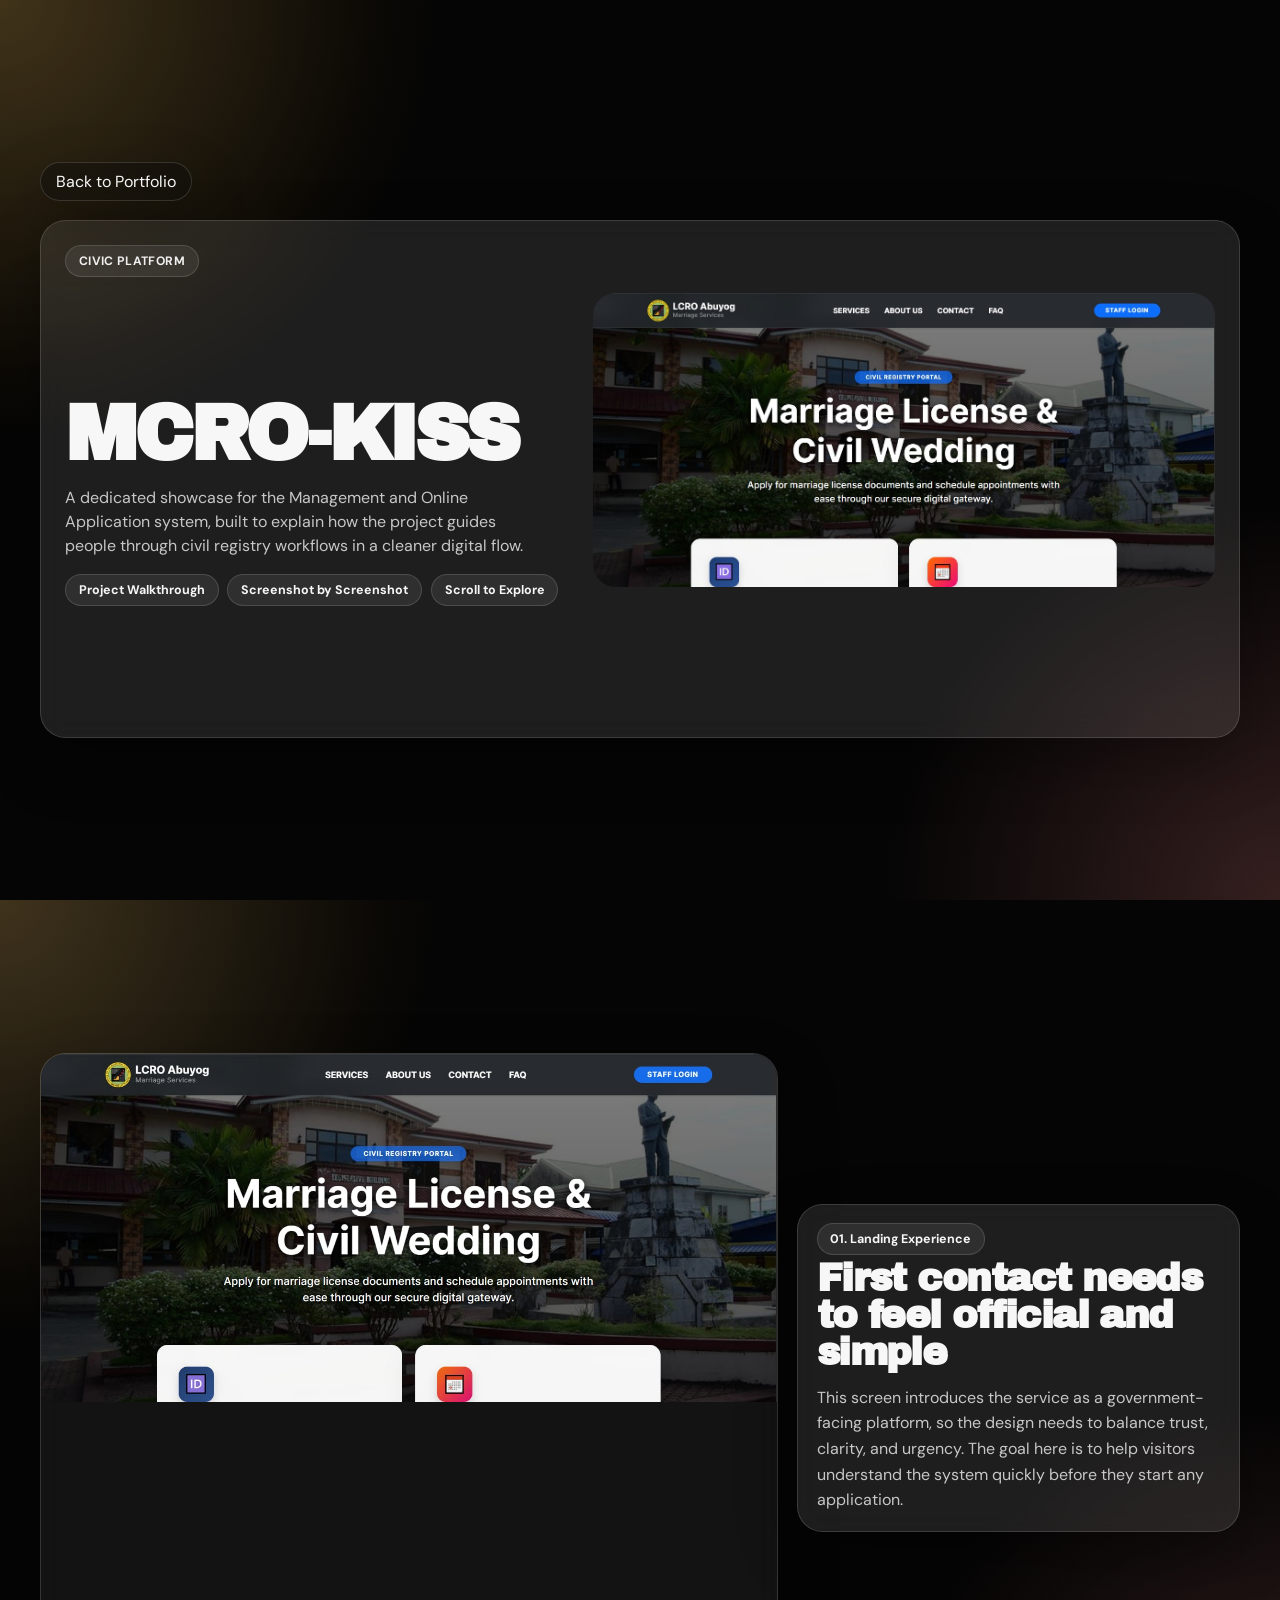
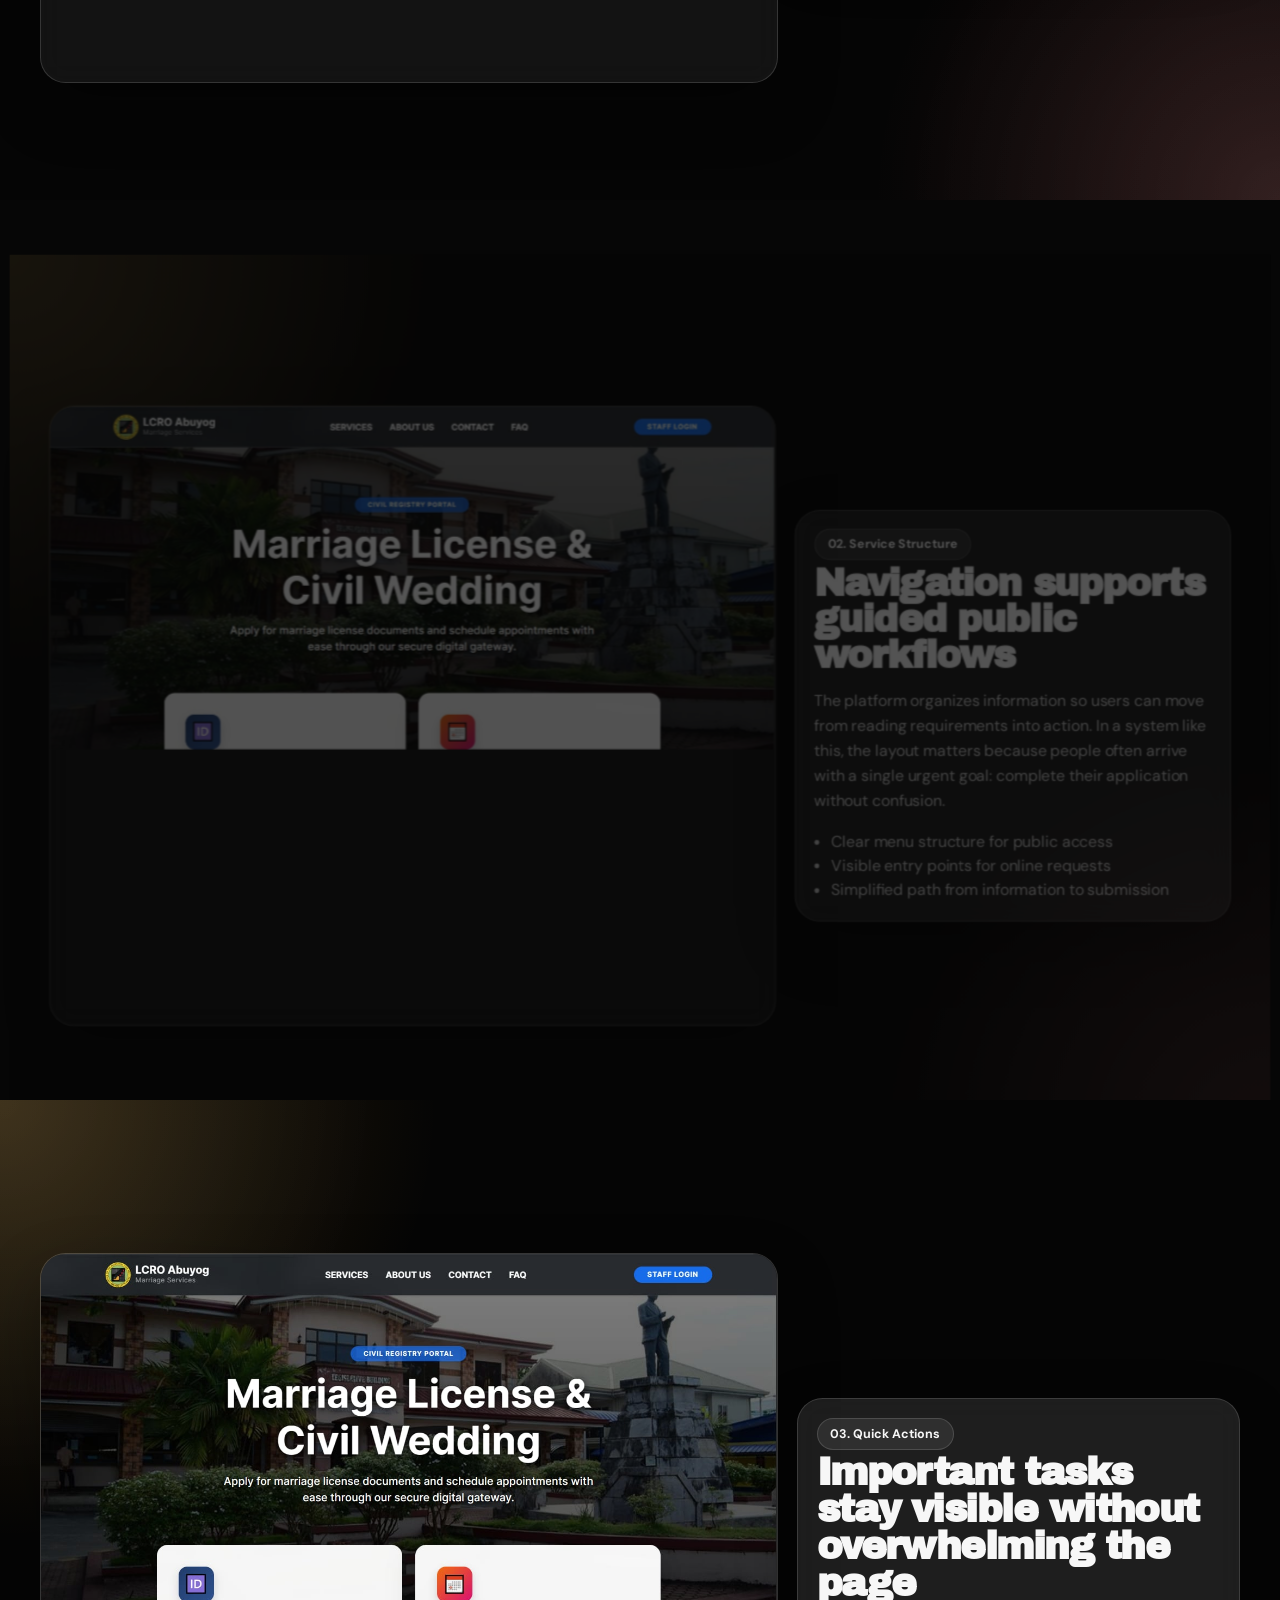
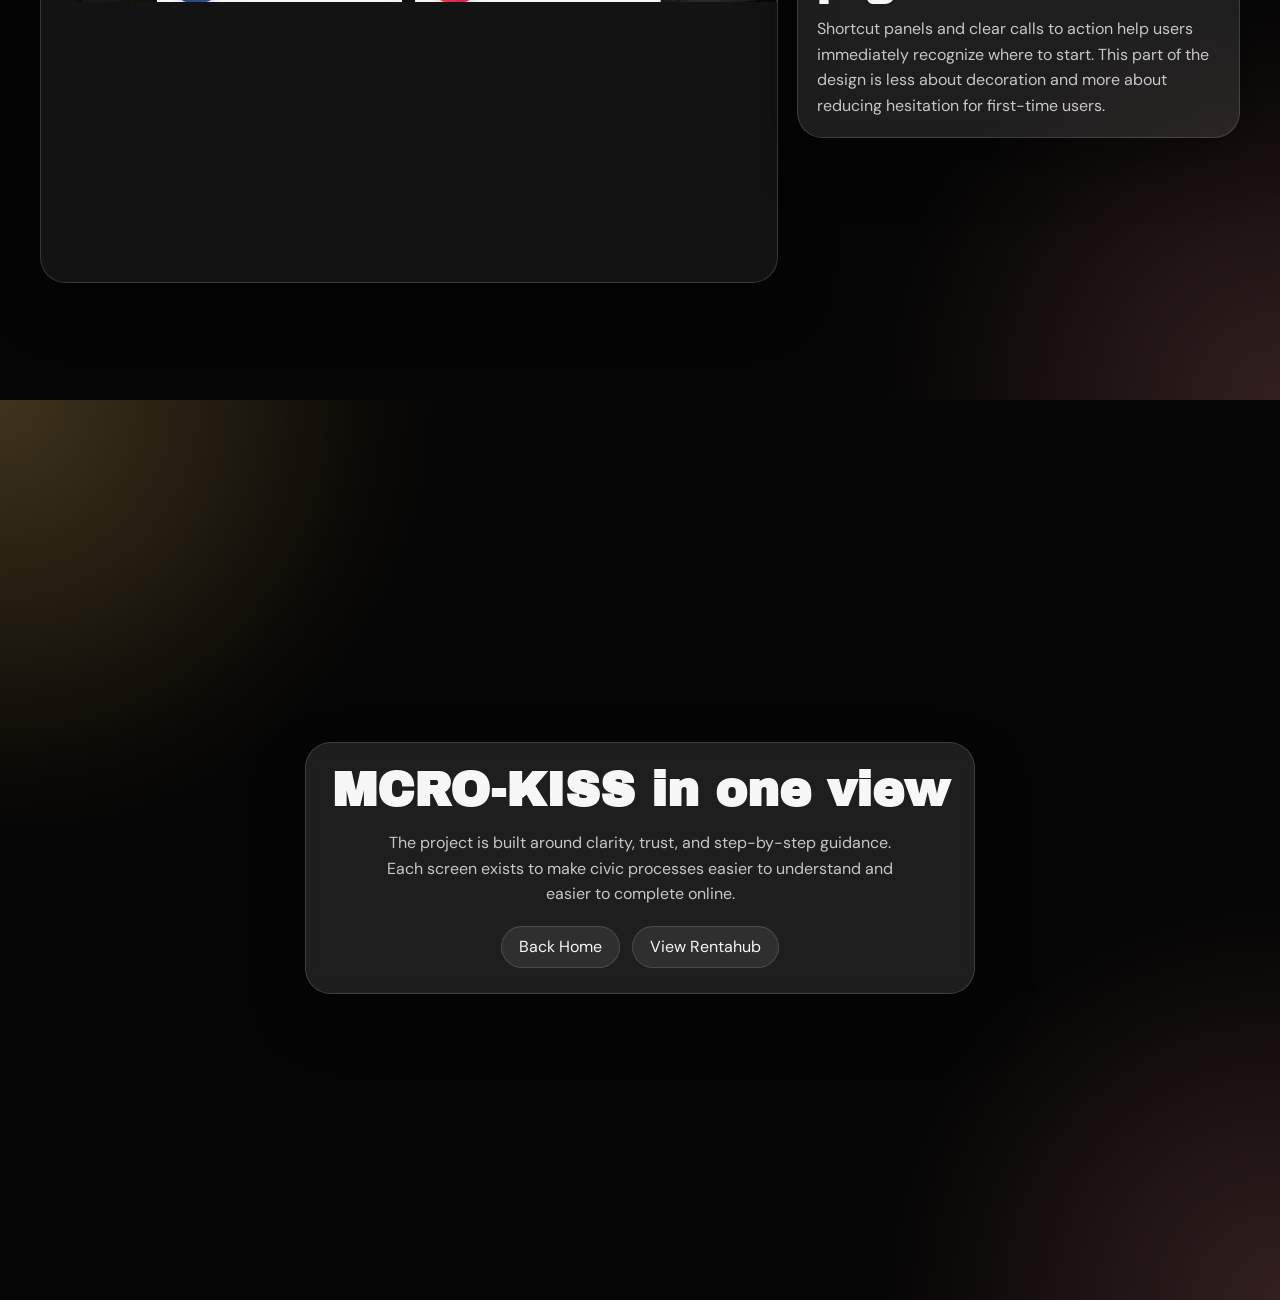
==== mcro-kiss.html @ 80c20949 "Project Details Pages" ====
<!DOCTYPE html>
<html lang="en">

<head>
    <meta charset="UTF-8">
    <meta name="viewport" content="width=device-width, initial-scale=1.0">
    <title>MCRO-KISS Project</title>
    <link rel="preconnect" href="https://fonts.googleapis.com">
    <link rel="preconnect" href="https://fonts.gstatic.com" crossorigin>
    <link href="https://fonts.googleapis.com/css2?family=Archivo+Black&family=DM+Sans:wght@400;500;700&display=swap"
        rel="stylesheet">
    <link rel="stylesheet" href="project-showcase.css">
</head>

<body class="theme-kiss">
    <main class="project-page">
        <section class="project-section project-section--hero">
            <div class="project-section__inner">
                <a class="back-link" href="index.html">Back to Portfolio</a>
                <article class="hero-card">
                    <span class="eyebrow">Civic Platform</span>
                    <div class="hero-grid">
                        <div class="hero-copy">
                            <h1>MCRO-KISS</h1>
                            <p>A dedicated showcase for the Management and Online Application system, built to explain
                                how the project guides people through civil registry workflows in a cleaner digital
                                flow.</p>
                            <div class="hero-meta">
                                <span>Project Walkthrough</span>
                                <span>Screenshot by Screenshot</span>
                                <span>Scroll to Explore</span>
                            </div>
                        </div>
                        <div class="hero-visual">
                            <img src="assets/kiss.jfif" alt="MCRO-KISS landing screen">
                        </div>
                    </div>
                </article>
            </div>
        </section>

        <section class="project-section">
            <div class="project-section__inner">
                <article class="shot-card shot-focus-top">
                    <img src="assets/kiss.jfif" alt="MCRO-KISS homepage hero area">
                </article>
                <article class="copy-card">
                    <span class="section-index">01. Landing Experience</span>
                    <h2>First contact needs to feel official and simple</h2>
                    <p>This screen introduces the service as a government-facing platform, so the design needs to
                        balance trust, clarity, and urgency. The goal here is to help visitors understand the system
                        quickly before they start any application.</p>
                </article>
            </div>
        </section>

        <section class="project-section">
            <div class="project-section__inner">
                <article class="shot-card shot-focus-center">
                    <img src="assets/kiss.jfif" alt="MCRO-KISS navigation and service layout">
                </article>
                <article class="copy-card">
                    <span class="section-index">02. Service Structure</span>
                    <h2>Navigation supports guided public workflows</h2>
                    <p>The platform organizes information so users can move from reading requirements into action. In a
                        system like this, the layout matters because people often arrive with a single urgent goal:
                        complete their application without confusion.</p>
                    <ul>
                        <li>Clear menu structure for public access</li>
                        <li>Visible entry points for online requests</li>
                        <li>Simplified path from information to submission</li>
                    </ul>
                </article>
            </div>
        </section>

        <section class="project-section">
            <div class="project-section__inner">
                <article class="shot-card shot-focus-right">
                    <img src="assets/kiss.jfif" alt="MCRO-KISS action shortcuts and panels">
                </article>
                <article class="copy-card">
                    <span class="section-index">03. Quick Actions</span>
                    <h2>Important tasks stay visible without overwhelming the page</h2>
                    <p>Shortcut panels and clear calls to action help users immediately recognize where to start. This
                        part of the design is less about decoration and more about reducing hesitation for first-time
                        users.</p>
                </article>
            </div>
        </section>

        <section class="project-section project-section--close">
            <div class="project-section__inner">
                <article class="hero-card close-card">
                    <h2>MCRO-KISS in one view</h2>
                    <p>The project is built around clarity, trust, and step-by-step guidance. Each screen exists to
                        make civic processes easier to understand and easier to complete online.</p>
                    <div class="close-actions">
                        <a href="index.html">Back Home</a>
                        <a href="rentahub.html">View Rentahub</a>
                    </div>
                </article>
            </div>
        </section>
    </main>
</body>
<script src="project-showcase.js"></script>

</html>
---- project-showcase.css ----
:root {
    --bg: #060606;
    --surface: rgba(255, 255, 255, 0.1);
    --surface-strong: rgba(255, 255, 255, 0.16);
    --line: rgba(255, 255, 255, 0.14);
    --text: #f7f7f7;
    --muted: rgba(247, 247, 247, 0.78);
    --shadow: 0 24px 60px rgba(0, 0, 0, 0.32);
    --radius: 1.6rem;
}

*,
*::before,
*::after {
    box-sizing: border-box;
}

html,
body {
    height: 100%;
}

html {
    scroll-behavior: smooth;
}

body {
    margin: 0;
    min-height: 100%;
    background: var(--bg);
    color: var(--text);
    font-family: "DM Sans", sans-serif;
    overflow-x: hidden;
}

img {
    display: block;
    max-width: 100%;
}

a {
    color: inherit;
    text-decoration: none;
}

.project-page {
    min-height: 100vh;
    scroll-snap-type: y mandatory;
}

.project-section {
    min-height: 100vh;
    min-height: 100svh;
    scroll-snap-align: start;
    display: grid;
    align-items: center;
    padding: 1.2rem;
    position: relative;
    opacity: 0.32;
    transform: translateY(48px) scale(0.985);
    filter: saturate(0.88);
    transition:
        opacity 0.6s ease,
        transform 0.6s ease,
        filter 0.6s ease;
}

.project-section::before {
    content: "";
    position: absolute;
    inset: 0;
    background:
        radial-gradient(circle at top left, rgba(255, 255, 255, 0.08), transparent 24%),
        radial-gradient(circle at bottom right, rgba(255, 255, 255, 0.06), transparent 24%);
    pointer-events: none;
}

.project-section.is-visible {
    opacity: 1;
    transform: translateY(0) scale(1);
    filter: saturate(1);
}

.project-section.is-visible::before {
    opacity: 1;
}

.project-section__inner {
    transition: transform 0.6s ease, opacity 0.6s ease;
}

.project-section:not(.is-visible) .project-section__inner {
    transform: translateY(18px);
}

.project-section__inner {
    width: min(100%, 1200px);
    margin: 0 auto;
    display: grid;
    grid-template-columns: minmax(0, 1.25fr) minmax(320px, 0.75fr);
    gap: 1.2rem;
    align-items: center;
    position: relative;
    z-index: 1;
}

.project-section--hero .project-section__inner {
    grid-template-columns: 1fr;
}

.back-link {
    position: sticky;
    top: 1rem;
    z-index: 5;
    justify-self: start;
    display: inline-flex;
    align-items: center;
    gap: 0.55rem;
    min-height: 2.4rem;
    padding: 0.5rem 0.95rem;
    border: 1px solid var(--line);
    border-radius: 999px;
    background: rgba(12, 12, 12, 0.42);
    backdrop-filter: blur(14px);
    box-shadow: var(--shadow);
}

.hero-card,
.shot-card,
.copy-card {
    border: 1px solid var(--line);
    border-radius: var(--radius);
    background: var(--surface);
    backdrop-filter: blur(14px);
    box-shadow: var(--shadow);
    transition:
        transform 0.6s ease,
        opacity 0.6s ease,
        box-shadow 0.6s ease;
}

.hero-card {
    padding: 1.5rem;
}

.eyebrow {
    display: inline-flex;
    align-items: center;
    min-height: 2rem;
    padding: 0.35rem 0.8rem;
    border: 1px solid var(--line);
    border-radius: 999px;
    background: rgba(255, 255, 255, 0.08);
    font-size: 0.76rem;
    font-weight: 700;
    letter-spacing: 0.03em;
    text-transform: uppercase;
}

.hero-grid {
    margin-top: 1rem;
    display: grid;
    grid-template-columns: minmax(0, 0.9fr) minmax(0, 1.1fr);
    gap: 1.2rem;
    align-items: center;
}

.hero-copy h1 {
    margin: 0;
    font-family: "Archivo Black", sans-serif;
    font-size: clamp(2.6rem, 6vw, 5.4rem);
    line-height: 0.92;
    letter-spacing: -0.05em;
}

.hero-copy p {
    margin: 1rem 0 0;
    max-width: 42ch;
    color: var(--muted);
    font-size: 1rem;
    line-height: 1.5;
}

.hero-meta {
    margin-top: 1rem;
    display: flex;
    flex-wrap: wrap;
    gap: 0.55rem;
}

.hero-meta span,
.section-index {
    display: inline-flex;
    align-items: center;
    min-height: 2rem;
    padding: 0.35rem 0.8rem;
    border-radius: 999px;
    border: 1px solid var(--line);
    background: rgba(255, 255, 255, 0.08);
    font-size: 0.78rem;
    font-weight: 700;
}

.hero-visual,
.shot-card {
    overflow: hidden;
}

.hero-visual img,
.shot-card img {
    width: 100%;
    height: 100%;
    object-fit: cover;
}

.hero-visual {
    min-height: 420px;
}

.hero-visual img {
    border-radius: calc(var(--radius) - 0.2rem);
}

.shot-card {
    min-height: 70vh;
    min-height: 70svh;
    background: rgba(255, 255, 255, 0.06);
}

.shot-card img {
    height: 100%;
}

.copy-card {
    padding: 1.15rem;
}

.copy-card h2 {
    margin: 0.3rem 0 0;
    font-family: "Archivo Black", sans-serif;
    font-size: clamp(1.7rem, 3vw, 2.4rem);
    line-height: 0.96;
    letter-spacing: -0.04em;
}

.copy-card p {
    margin: 0.9rem 0 0;
    color: var(--muted);
    line-height: 1.6;
}

.copy-card ul {
    margin: 1rem 0 0;
    padding-left: 1.1rem;
    color: var(--muted);
    line-height: 1.55;
}

.project-section--close .project-section__inner {
    grid-template-columns: 1fr;
}

.close-card {
    max-width: 820px;
    margin: 0 auto;
    padding: 1.6rem;
    text-align: center;
}

.close-card h2 {
    margin: 0;
    font-family: "Archivo Black", sans-serif;
    font-size: clamp(2rem, 4vw, 3rem);
    line-height: 0.95;
}

.close-card p {
    margin: 1rem auto 0;
    max-width: 46ch;
    color: var(--muted);
    line-height: 1.6;
}

.close-actions {
    margin-top: 1.2rem;
    display: flex;
    justify-content: center;
    gap: 0.8rem;
    flex-wrap: wrap;
}

.close-actions a {
    display: inline-flex;
    align-items: center;
    justify-content: center;
    min-height: 2.6rem;
    padding: 0.55rem 1.05rem;
    border-radius: 999px;
    border: 1px solid var(--line);
    background: rgba(255, 255, 255, 0.08);
}

.theme-kiss .project-section {
    background:
        radial-gradient(circle at top left, rgba(244, 164, 12, 0.18), transparent 28%),
        radial-gradient(circle at bottom right, rgba(255, 90, 90, 0.14), transparent 26%),
        #050505;
}

.theme-rent .project-section {
    background:
        radial-gradient(circle at top left, rgba(77, 126, 214, 0.2), transparent 28%),
        radial-gradient(circle at bottom right, rgba(138, 92, 240, 0.16), transparent 26%),
        #050505;
}

.shot-focus-top img {
    object-position: top center;
}

.shot-focus-center img {
    object-position: center center;
}

.shot-focus-right img {
    object-position: center right;
}

@media (prefers-reduced-motion: reduce) {
    .project-section,
    .project-section__inner,
    .hero-card,
    .shot-card,
    .copy-card {
        transition: none;
        transform: none;
        opacity: 1;
        filter: none;
    }
}

@media (max-width: 900px) {
    .project-section__inner,
    .hero-grid {
        grid-template-columns: 1fr;
    }

    .project-section {
        padding: 0.9rem;
    }

    .shot-card {
        min-height: 48vh;
        min-height: 48svh;
    }

    .hero-visual {
        min-height: 300px;
    }

    .project-section {
        transform: translateY(28px) scale(0.992);
    }
}
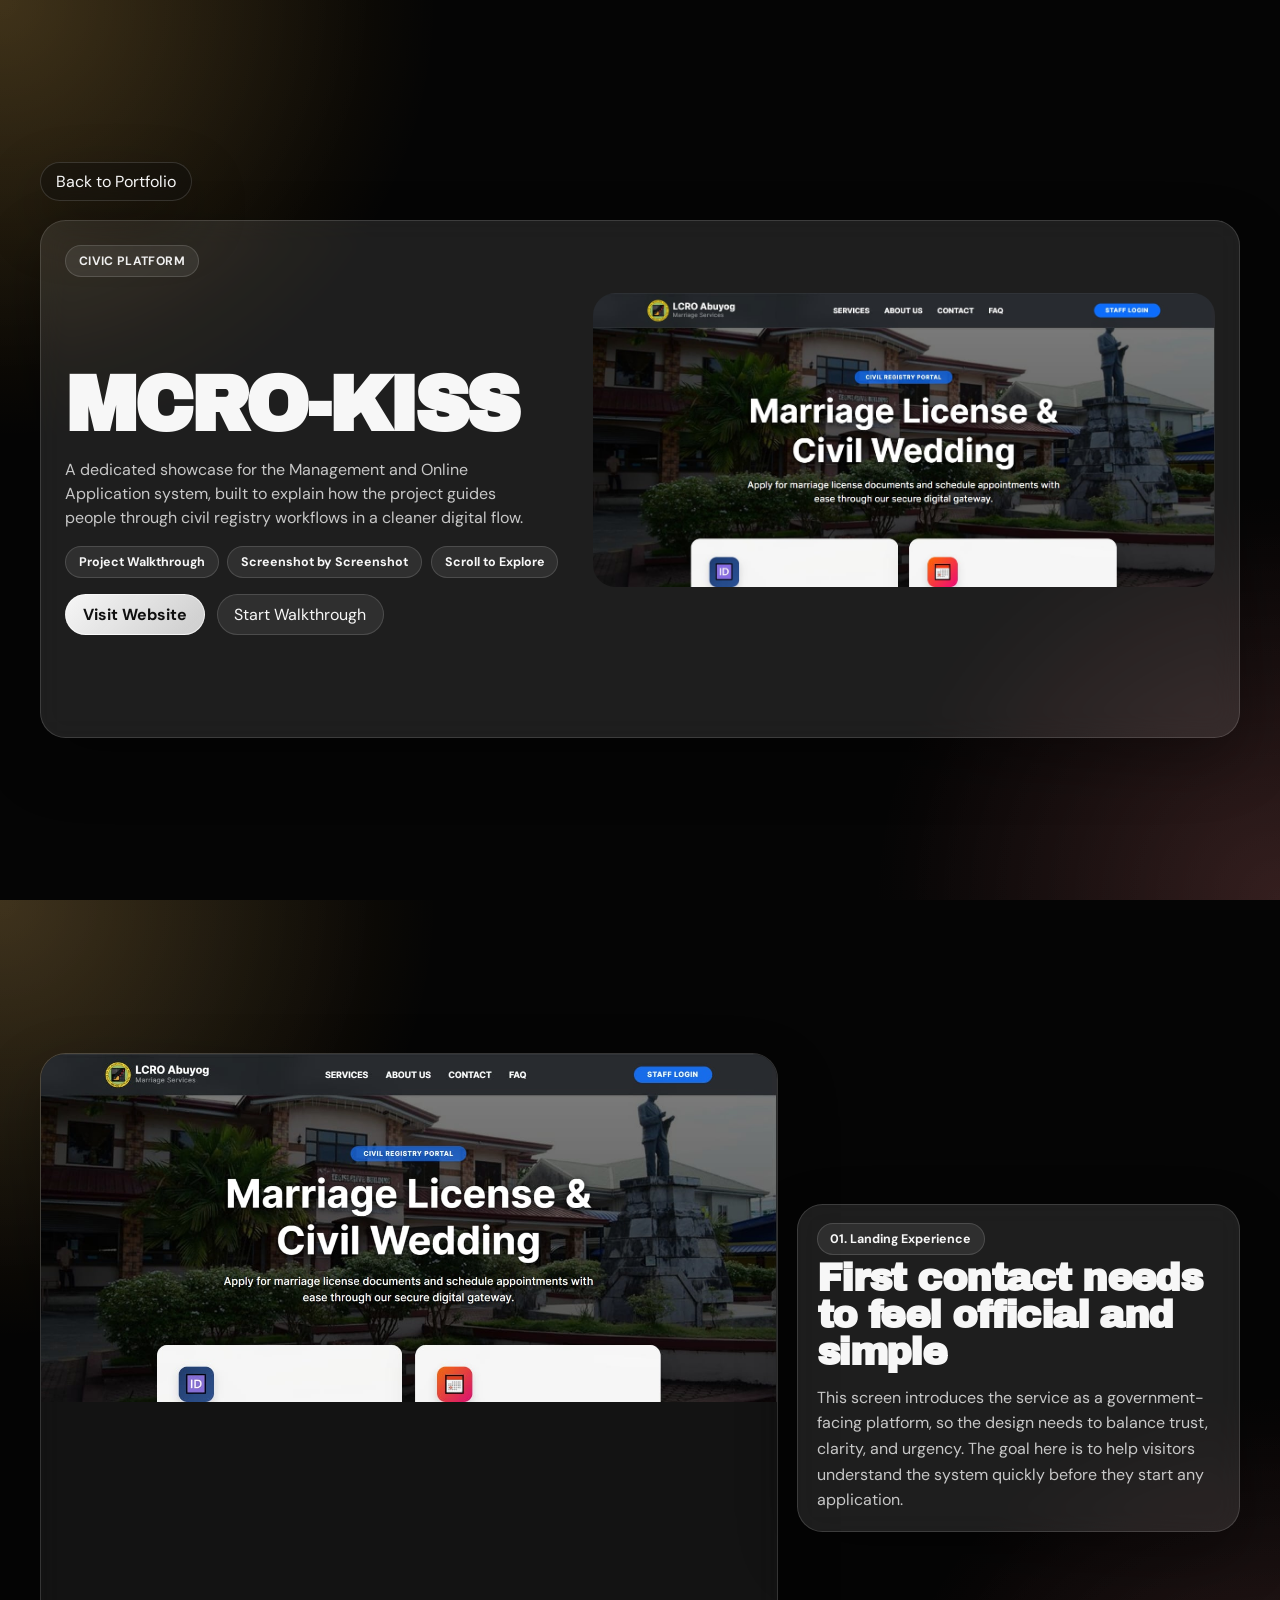
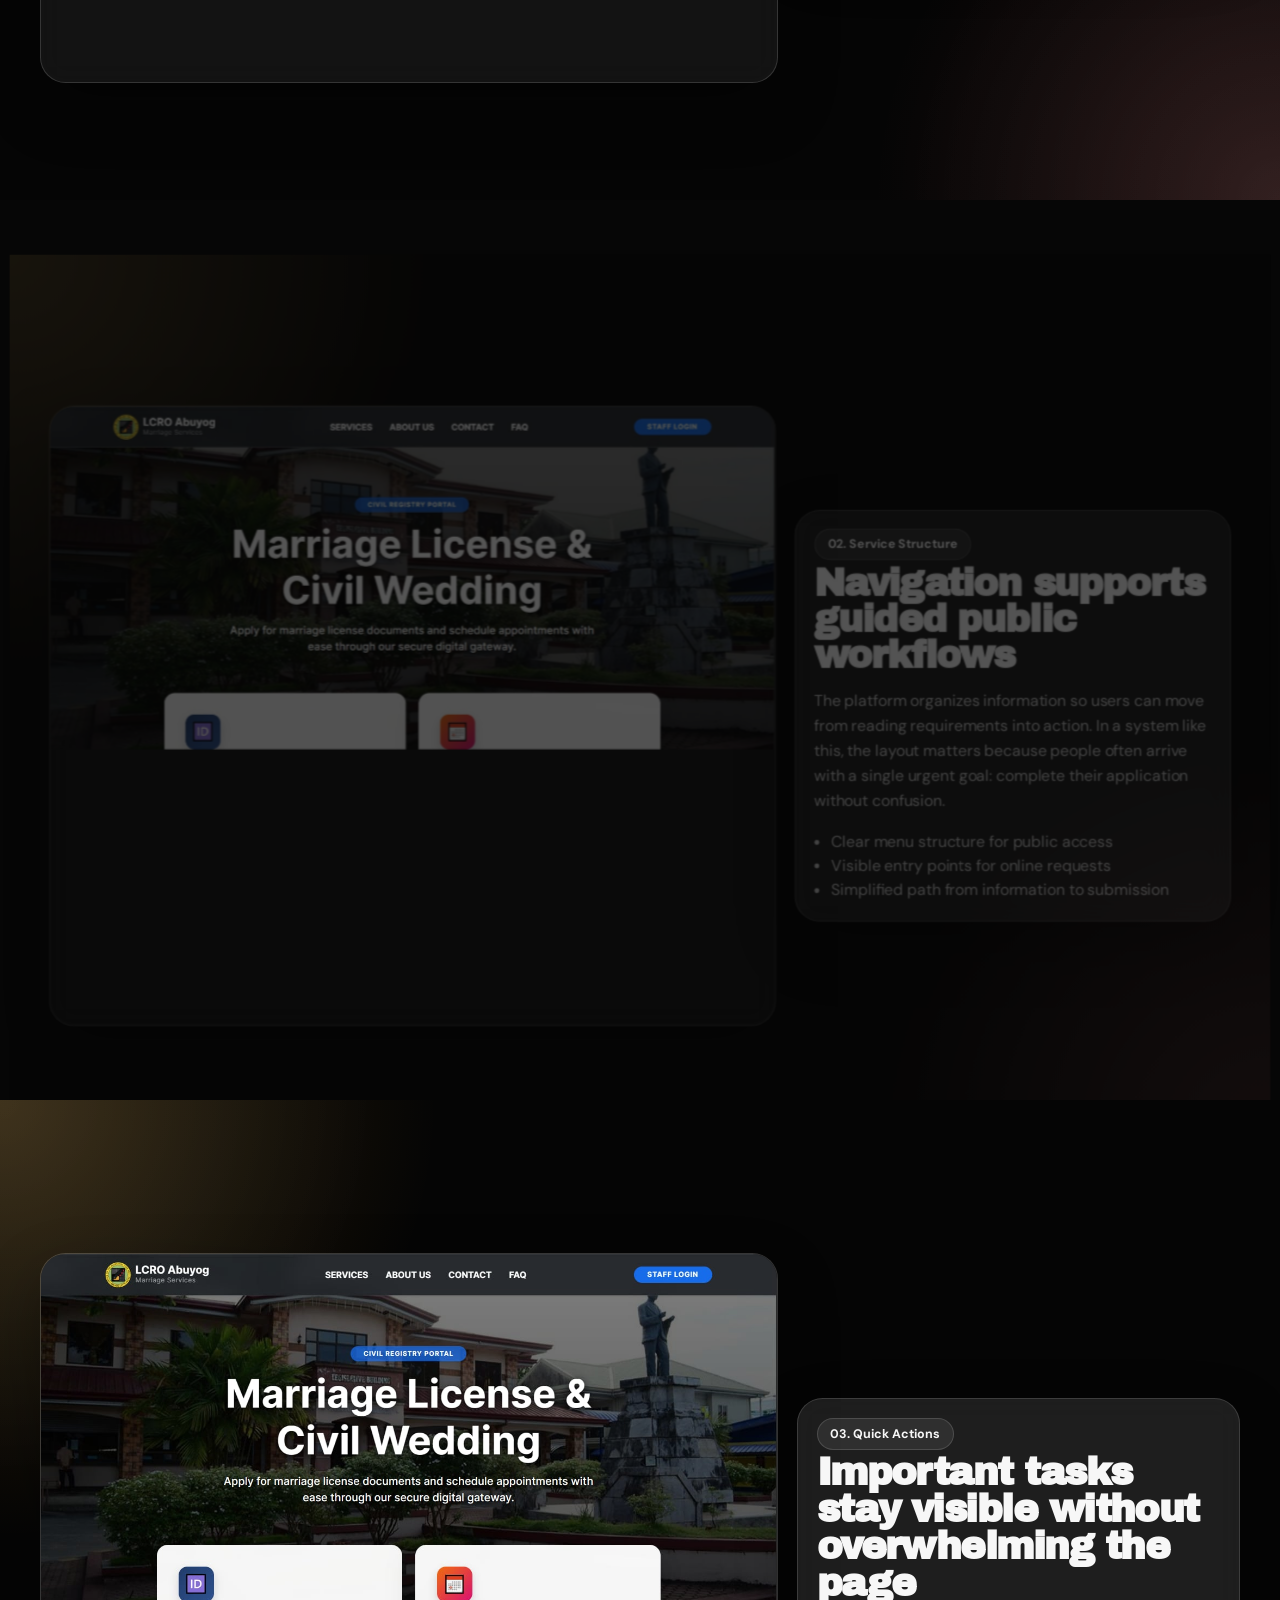
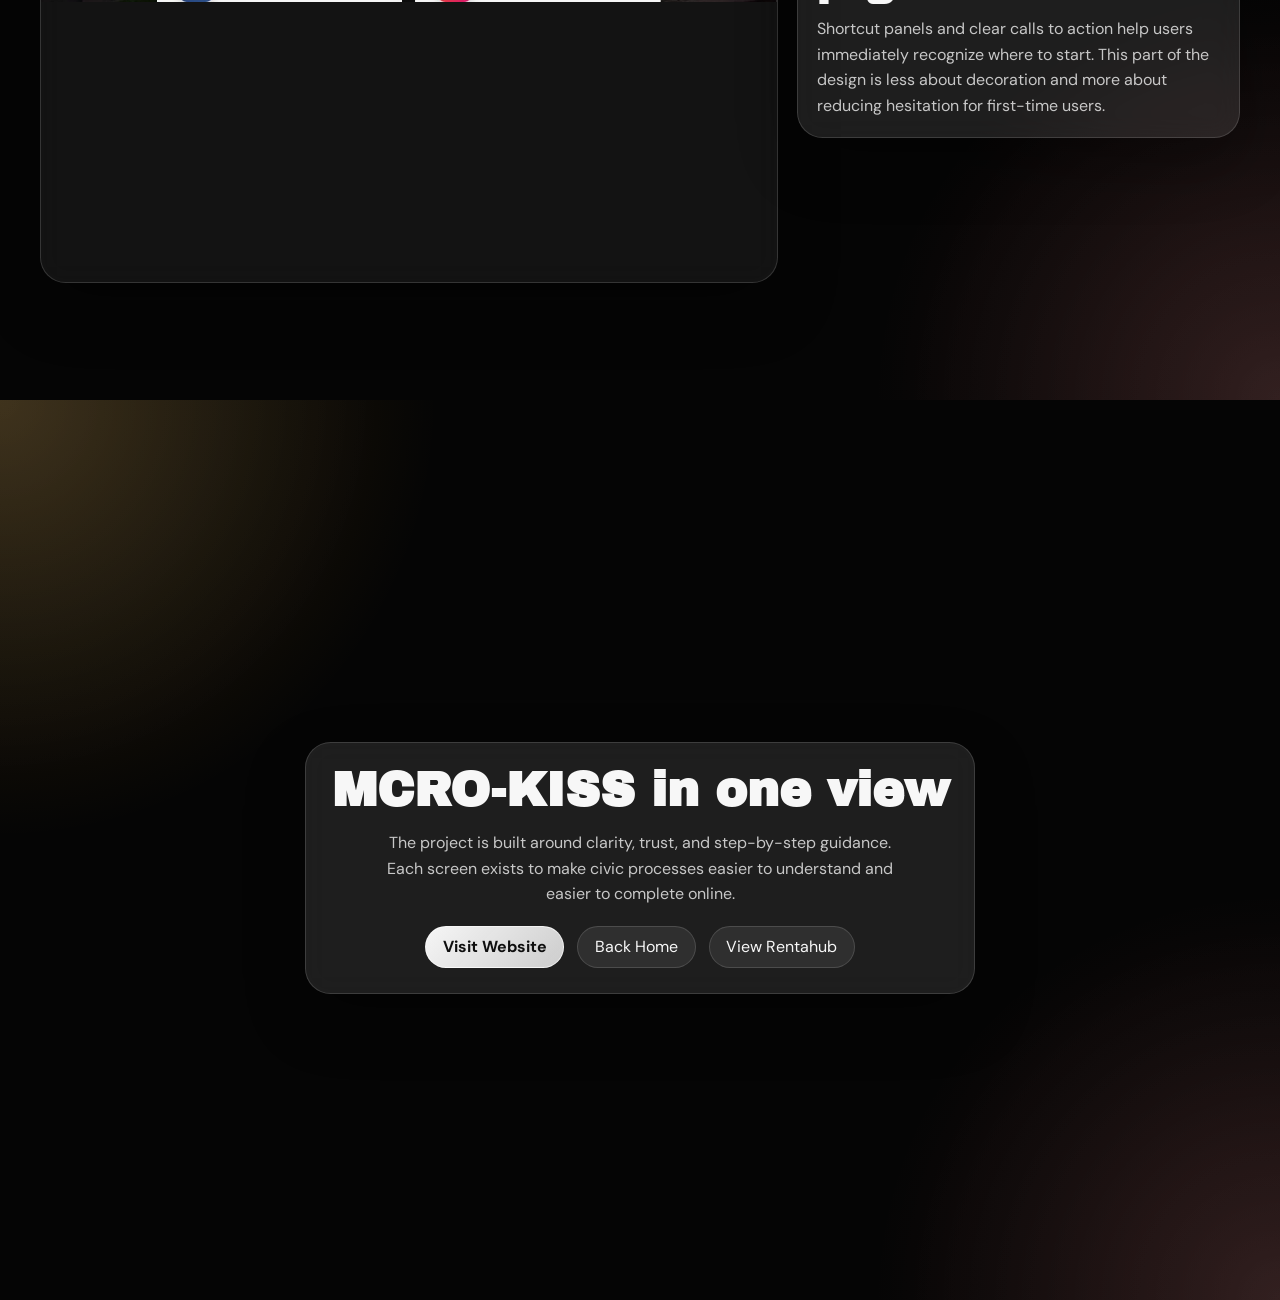
==== commit 62306f37: "Visit Physical Website" ====
--- a/mcro-kiss.html
+++ b/mcro-kiss.html
@@ -30,6 +30,11 @@
                                 <span>Screenshot by Screenshot</span>
                                 <span>Scroll to Explore</span>
                             </div>
+                            <div class="hero-actions">
+                                <a class="is-primary" href="https://www.kiss.mcrabuyogmads.com/home"
+                                    target="_blank">Visit Website</a>
+                                <a href="#project-sections">Start Walkthrough</a>
+                            </div>
                         </div>
                         <div class="hero-visual">
                             <img src="assets/kiss.jfif" alt="MCRO-KISS landing screen">
@@ -39,7 +44,7 @@
             </div>
         </section>
 
-        <section class="project-section">
+        <section class="project-section" id="project-sections">
             <div class="project-section__inner">
                 <article class="shot-card shot-focus-top">
                     <img src="assets/kiss.jfif" alt="MCRO-KISS homepage hero area">
@@ -96,6 +101,8 @@
                     <p>The project is built around clarity, trust, and step-by-step guidance. Each screen exists to
                         make civic processes easier to understand and easier to complete online.</p>
                     <div class="close-actions">
+                        <a class="is-primary" href="https://www.kiss.mcrabuyogmads.com/home" target="_blank">Visit
+                            Website</a>
                         <a href="index.html">Back Home</a>
                         <a href="rentahub.html">View Rentahub</a>
                     </div>
@@ -106,4 +113,4 @@
 </body>
 <script src="project-showcase.js"></script>
 
-</html>
+</html>
--- a/project-showcase.css
+++ b/project-showcase.css
@@ -188,6 +188,13 @@
     gap: 0.55rem;
 }
 
+.hero-actions {
+    margin-top: 1rem;
+    display: flex;
+    flex-wrap: wrap;
+    gap: 0.75rem;
+}
+
 .hero-meta span,
 .section-index {
     display: inline-flex;
@@ -289,6 +296,7 @@
     flex-wrap: wrap;
 }
 
+.hero-actions a,
 .close-actions a {
     display: inline-flex;
     align-items: center;
@@ -298,6 +306,36 @@
     border-radius: 999px;
     border: 1px solid var(--line);
     background: rgba(255, 255, 255, 0.08);
+    transition:
+        transform 0.25s ease,
+        border-color 0.25s ease,
+        background 0.25s ease,
+        box-shadow 0.25s ease;
+}
+
+.hero-actions a:hover,
+.hero-actions a:focus-visible,
+.close-actions a:hover,
+.close-actions a:focus-visible {
+    transform: translateY(-2px);
+    border-color: rgba(255, 255, 255, 0.34);
+    background: rgba(255, 255, 255, 0.12);
+    box-shadow: 0 16px 32px rgba(0, 0, 0, 0.22);
+}
+
+.hero-actions a.is-primary,
+.close-actions a.is-primary {
+    background: linear-gradient(135deg, rgba(255, 255, 255, 0.96), rgba(230, 230, 230, 0.88));
+    border-color: rgba(255, 255, 255, 0.7);
+    color: #0f0f0f;
+    font-weight: 700;
+}
+
+.hero-actions a.is-primary:hover,
+.hero-actions a.is-primary:focus-visible,
+.close-actions a.is-primary:hover,
+.close-actions a.is-primary:focus-visible {
+    background: linear-gradient(135deg, rgba(255, 255, 255, 1), rgba(240, 240, 240, 0.94));
 }
 
 .theme-kiss .project-section {
@@ -358,6 +396,16 @@
         min-height: 300px;
     }
 
+    .hero-actions,
+    .close-actions {
+        gap: 0.65rem;
+    }
+
+    .hero-actions a,
+    .close-actions a {
+        width: 100%;
+    }
+
     .project-section {
         transform: translateY(28px) scale(0.992);
     }
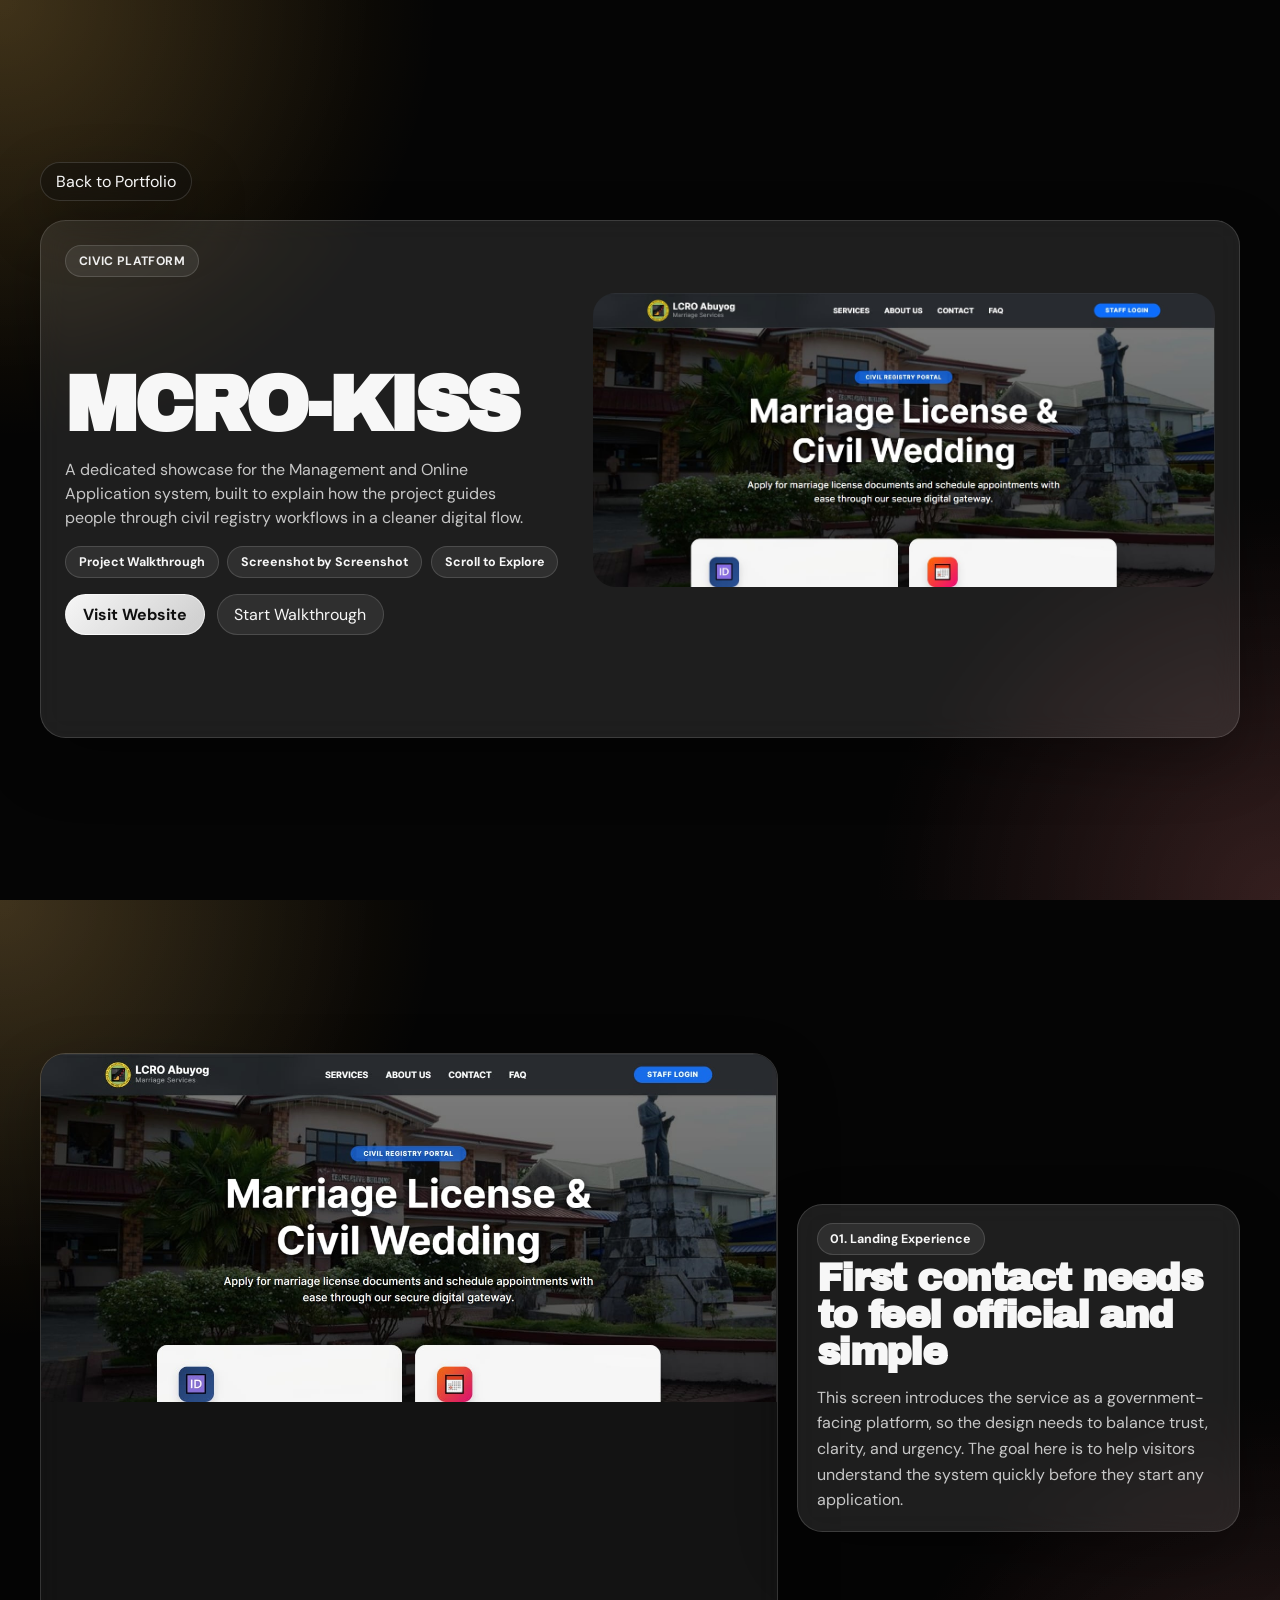
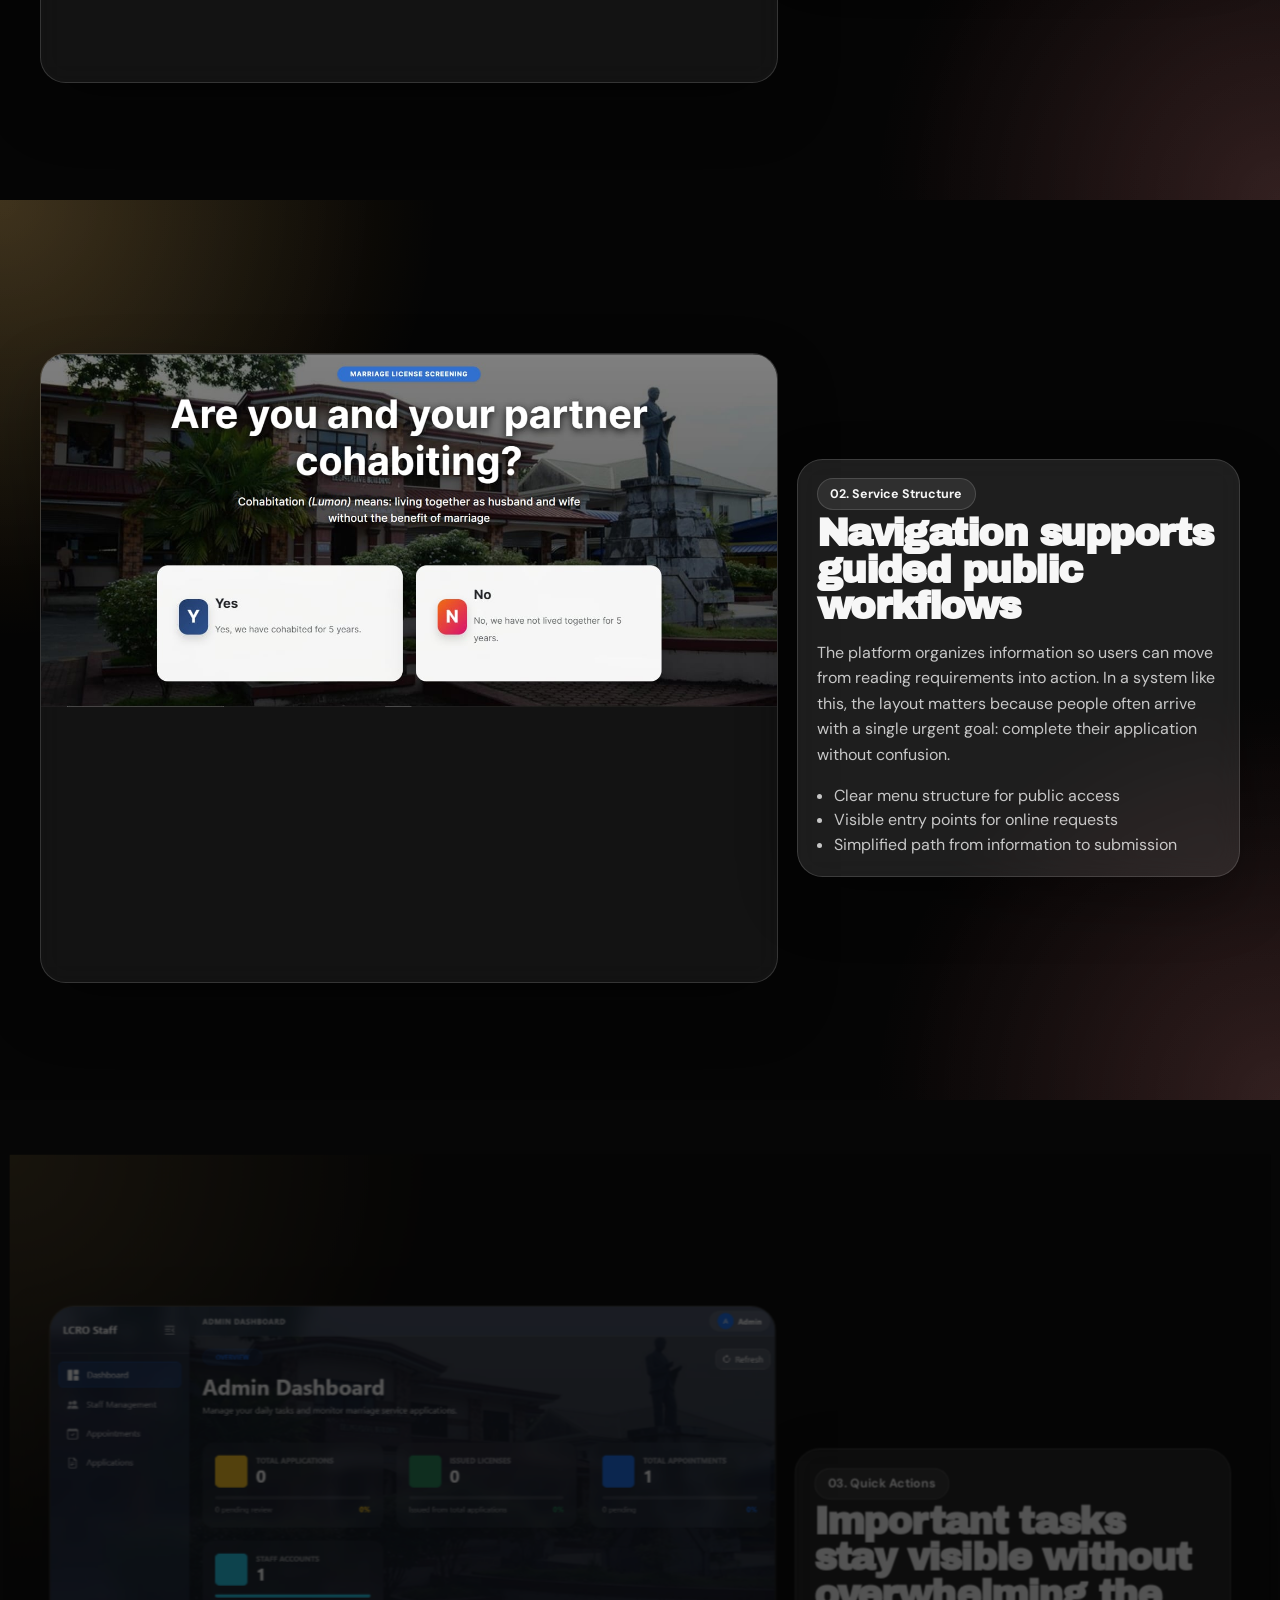
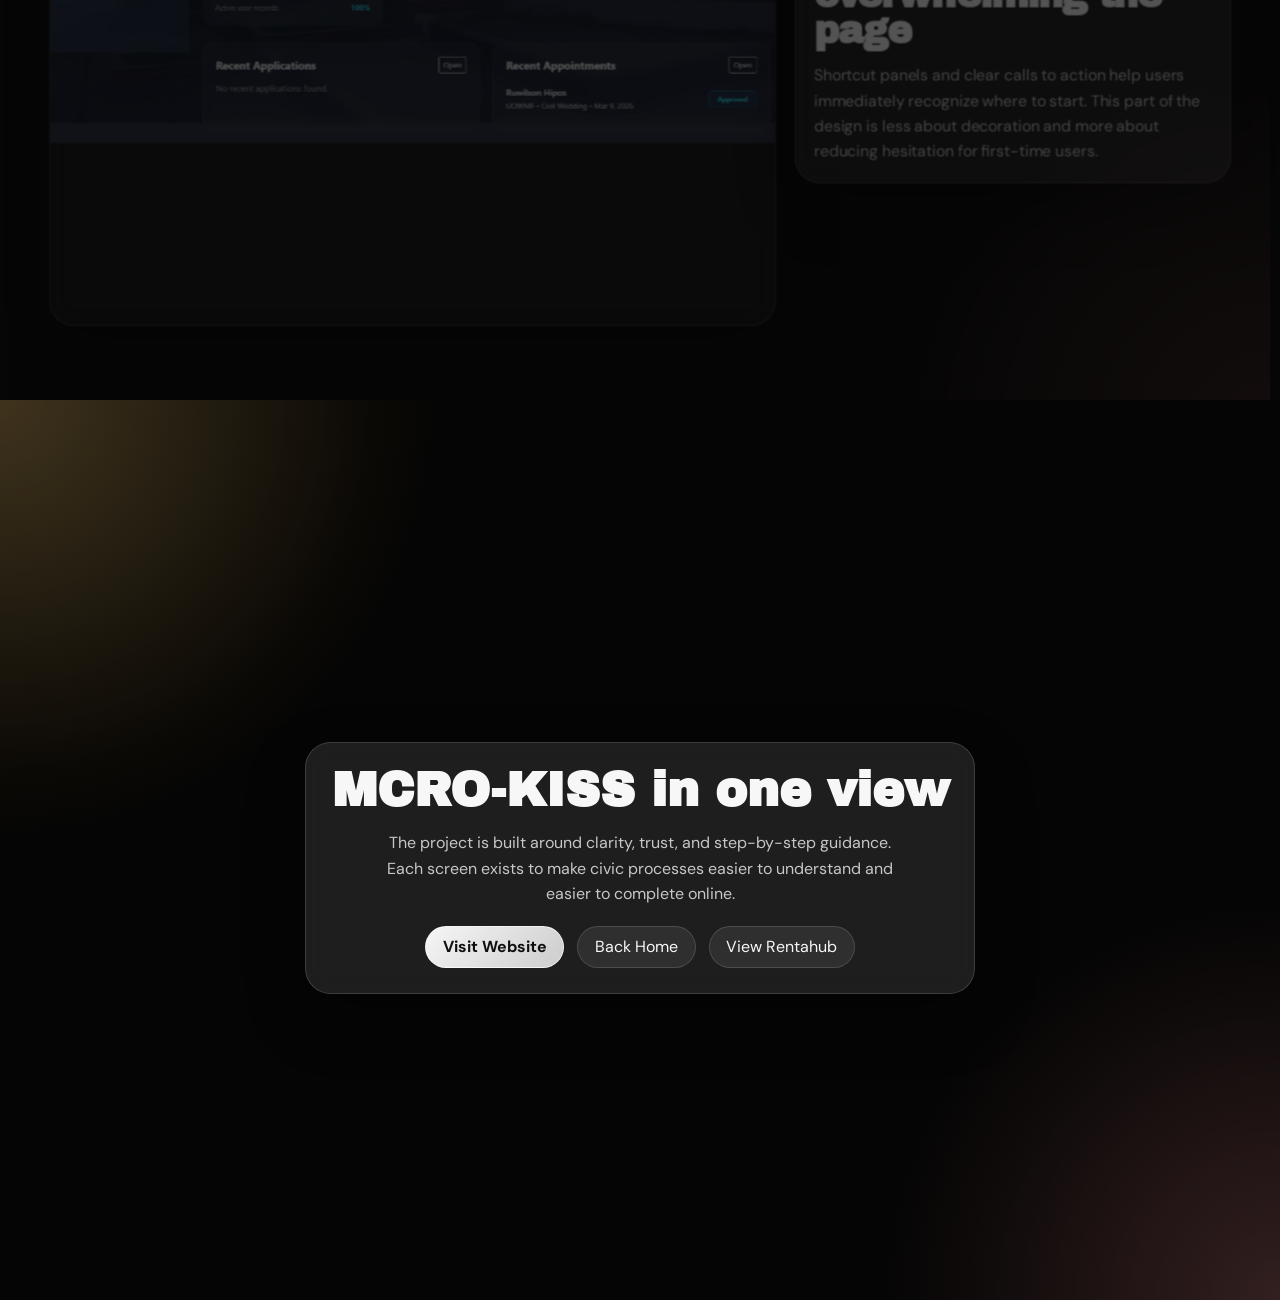
==== commit 30579f5f: "Images on Project Details" ====
--- a/mcro-kiss.html
+++ b/mcro-kiss.html
@@ -62,7 +62,7 @@
         <section class="project-section">
             <div class="project-section__inner">
                 <article class="shot-card shot-focus-center">
-                    <img src="assets/kiss.jfif" alt="MCRO-KISS navigation and service layout">
+                    <img src="assets/cohab.jfif" alt="MCRO-KISS navigation and service layout">
                 </article>
                 <article class="copy-card">
                     <span class="section-index">02. Service Structure</span>
@@ -82,7 +82,8 @@
         <section class="project-section">
             <div class="project-section__inner">
                 <article class="shot-card shot-focus-right">
-                    <img src="assets/kiss.jfif" alt="MCRO-KISS action shortcuts and panels">
+                    <img src="assets/kiss.mcrabuyogmads.com_Admin_Dashboard.png"
+                        alt="MCRO-KISS action shortcuts and panels">
                 </article>
                 <article class="copy-card">
                     <span class="section-index">03. Quick Actions</span>
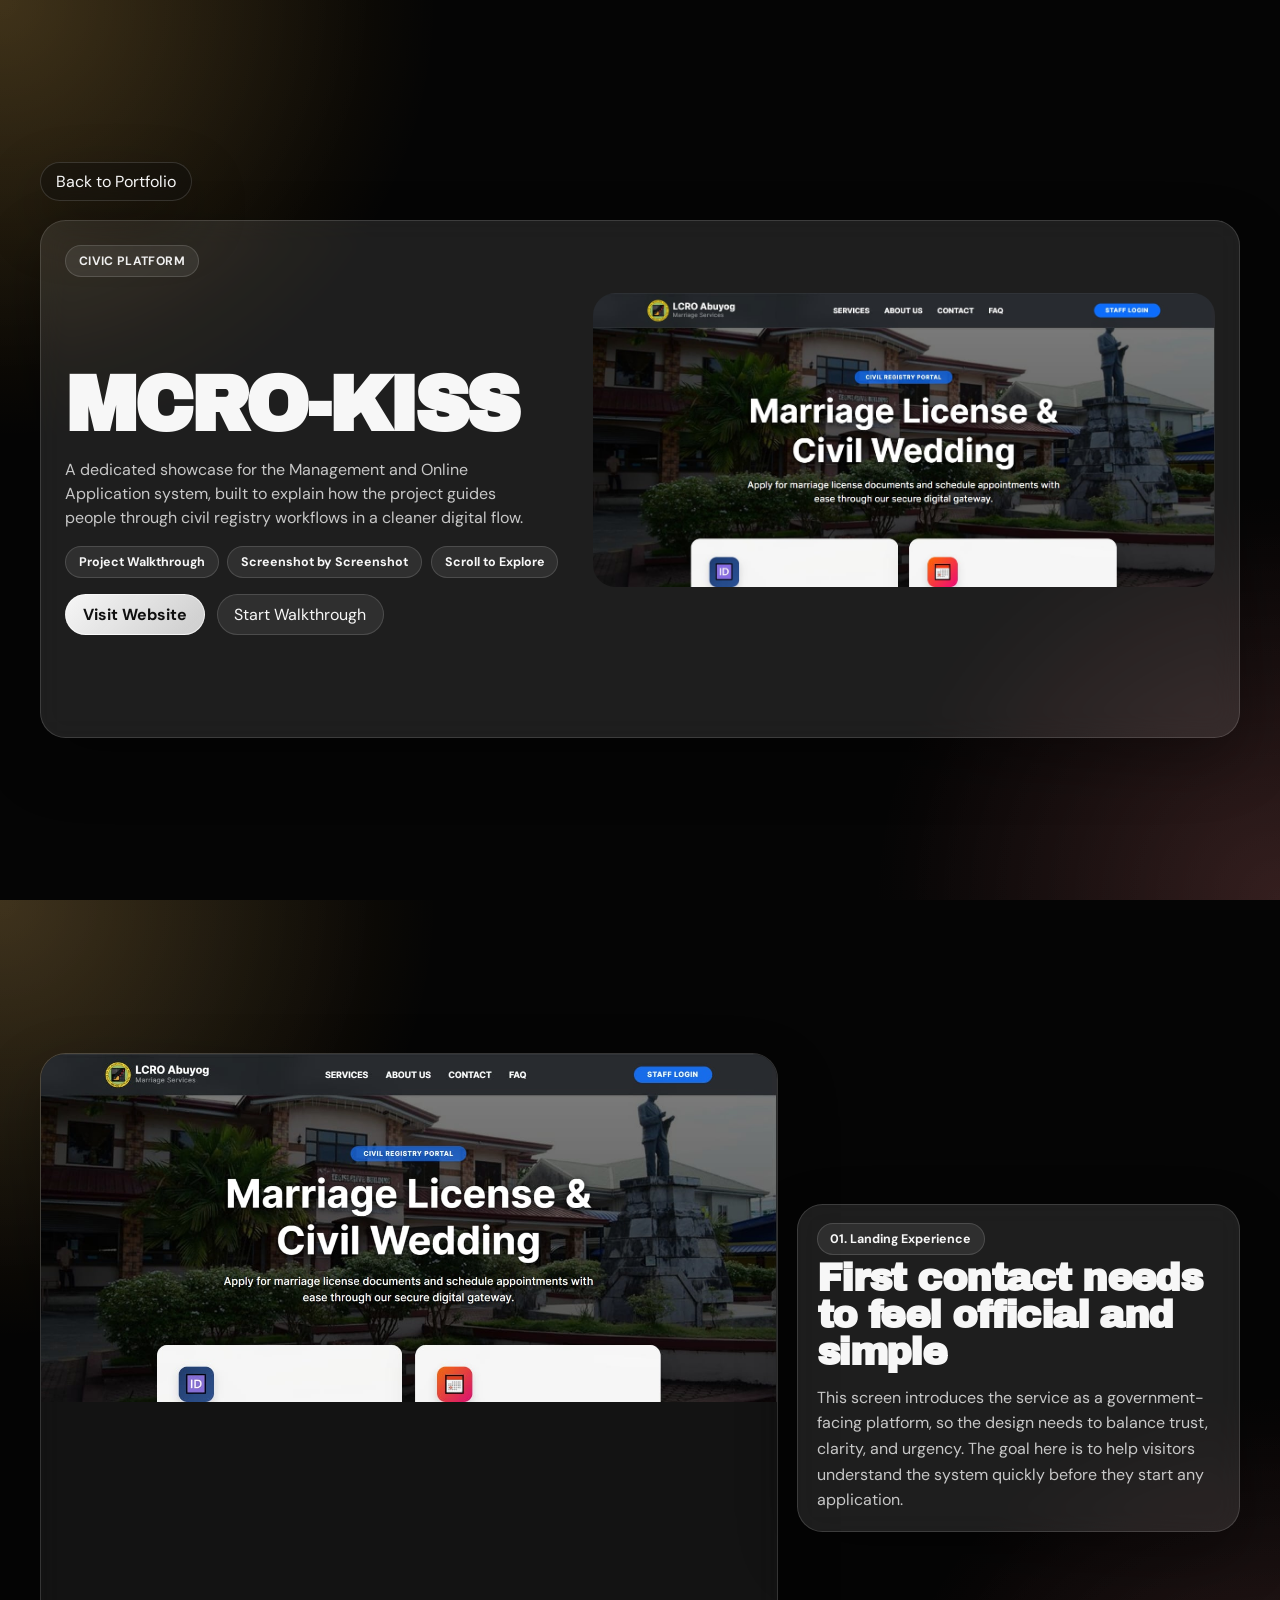
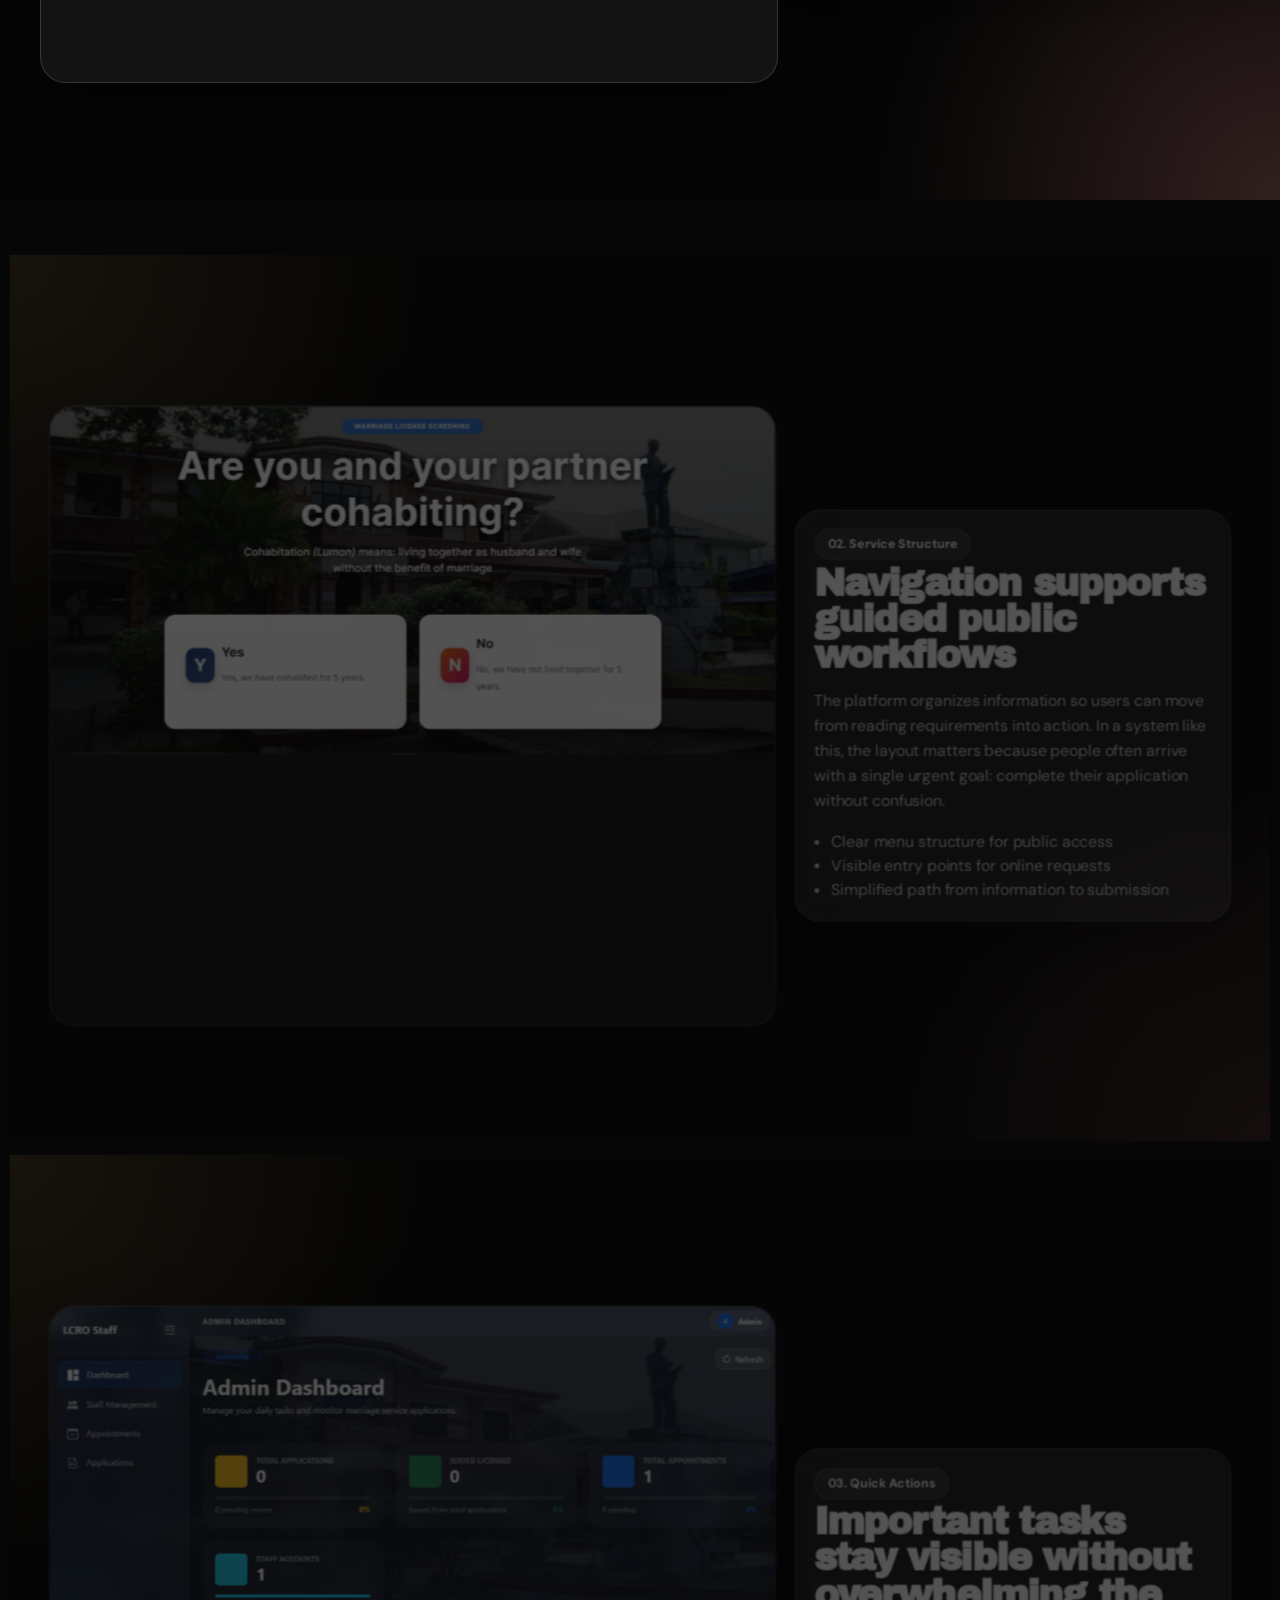
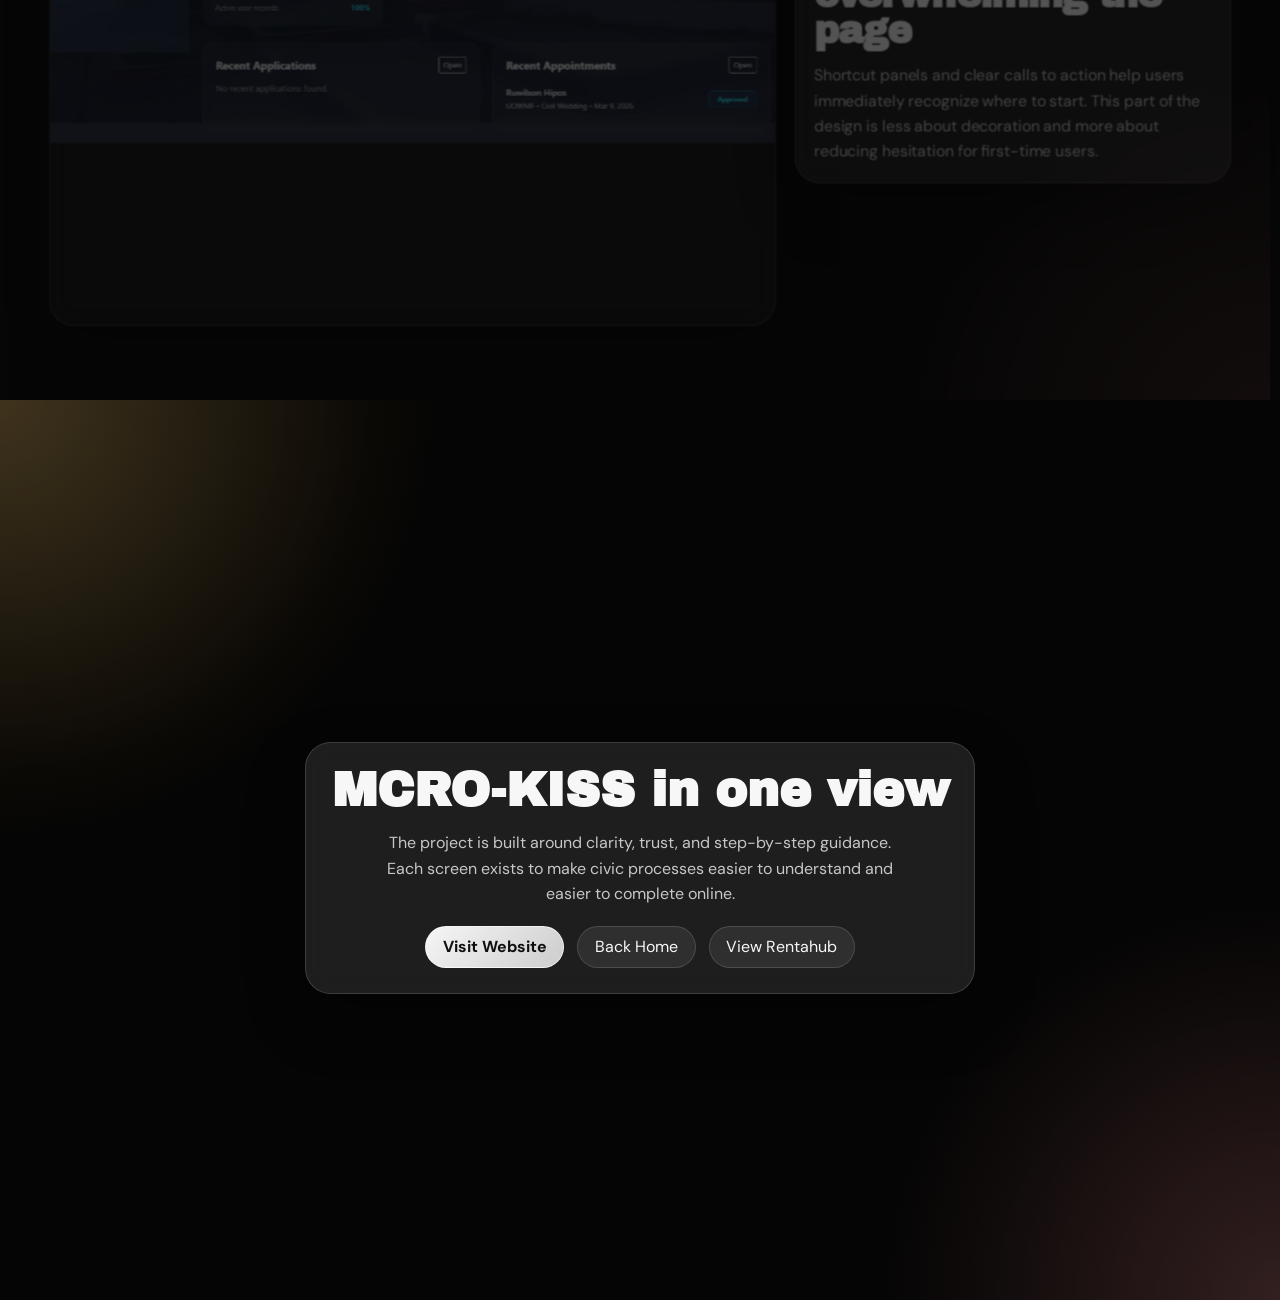
==== commit 34828ada: "Changes MCR can't visit & Web Title" ====
--- a/mcro-kiss.html
+++ b/mcro-kiss.html
@@ -31,8 +31,8 @@
                                 <span>Scroll to Explore</span>
                             </div>
                             <div class="hero-actions">
-                                <a class="is-primary" href="https://www.kiss.mcrabuyogmads.com/home"
-                                    target="_blank">Visit Website</a>
+                                <a class="is-primary" href="https://kiss.mcrabuyogmads.com/home" target="_blank">Visit
+                                    Website</a>
                                 <a href="#project-sections">Start Walkthrough</a>
                             </div>
                         </div>
@@ -102,7 +102,7 @@
                     <p>The project is built around clarity, trust, and step-by-step guidance. Each screen exists to
                         make civic processes easier to understand and easier to complete online.</p>
                     <div class="close-actions">
-                        <a class="is-primary" href="https://www.kiss.mcrabuyogmads.com/home" target="_blank">Visit
+                        <a class="is-primary" href="https://kiss.mcrabuyogmads.com/home" target="_blank">Visit
                             Website</a>
                         <a href="index.html">Back Home</a>
                         <a href="rentahub.html">View Rentahub</a>
